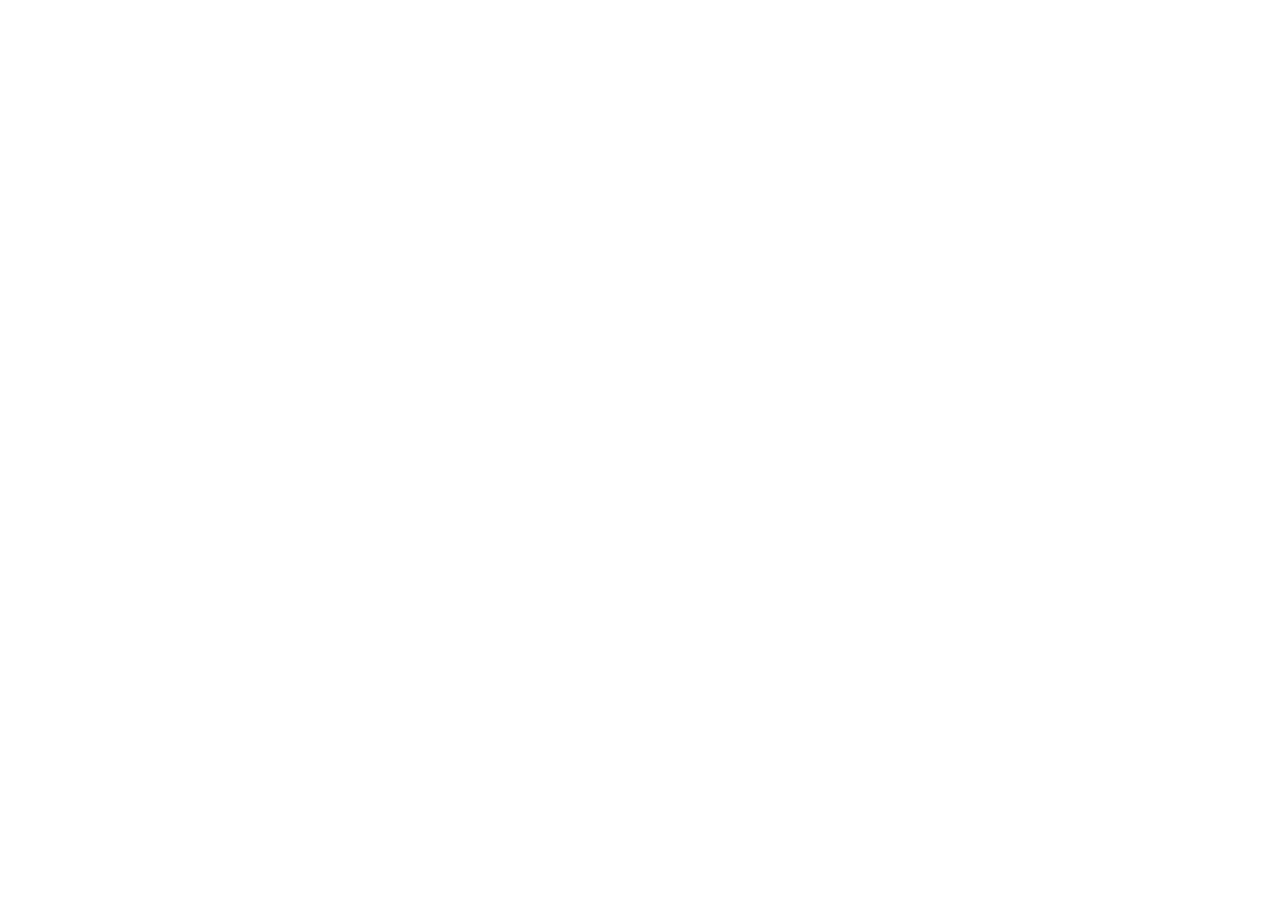
==== index.html @ 0501dcec "added an index.html file" ====
<!DOCTYPE html>
<html lang="en">
<head>
    <meta charset="UTF-8">
    <meta name="viewport" content="width=device-width, initial-scale=1.0">
    <title>Web Developer portfolio</title>
</head>
<body>
    <header>
        <main>

        </main>
        <footer>
            
        </footer>
    </header>
</body>
</html>
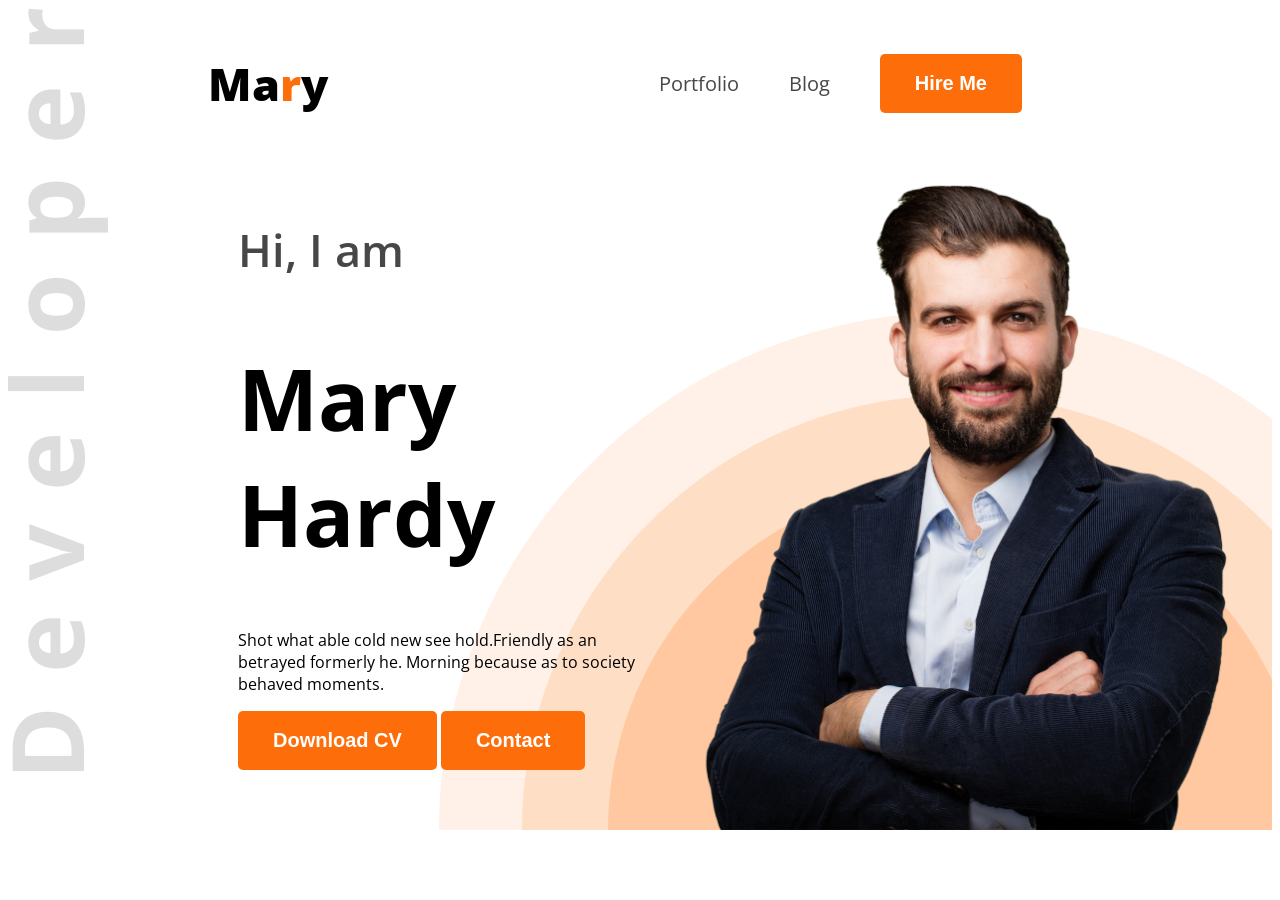
==== commit 5119edd5: "portfolio" ====
--- a/index.html
+++ b/index.html
@@ -4,15 +4,45 @@
     <meta charset="UTF-8">
     <meta name="viewport" content="width=device-width, initial-scale=1.0">
     <title>Web Developer portfolio</title>
+    <link rel="preconnect" href="https://fonts.googleapis.com">
+<link rel="preconnect" href="https://fonts.gstatic.com" crossorigin>
+<link href="https://fonts.googleapis.com/css2?family=Open+Sans:ital,wght@0,300..800;1,300..800&display=swap" rel="stylesheet">
+    <link rel="stylesheet" href="style/portfolio.css">
+
 </head>
-<body>
-    <header>
-        <main>
+<body class="open-san-normal">
+    <header class="header">
+        <nav>
+            <h3 class="nav-title">Ma<span class="text-primary">r</span>y</h3>
+            <ul>
+                <li><a class="dark-2"href="">Portfolio</a></li>
+                <li><a class="dark-2"href="">Blog</a></li>
+                <li><a href=""><button class="btn-primary">Hire Me</button></a></li>
+                
+            </ul>
+        </nav>
+        <div class="banner">
+            <div class="banner-content">
+             <h4 class="banner-greetings dark-2">Hi, I am</h4>
+             <h1 class="banner-title">Mary Hardy</h1>
+             <p class="banner-description">Shot what able cold new see hold.Friendly as an betrayed formerly he. Morning because as to society behaved moments.               
+             </p>
+             <button class="btn-primary">Download CV</button>
+             <button class="btn-primary">Contact</button>
+
+
+
+            </div>
+            <img class="banner-profile-pic" src="images/hardy.png" alt="Hardy">
+        </div>
+        <main>  
 
         </main>
         <footer>
-            
+
         </footer>
     </header>
 </body>
-</html>+</html>
+
+
--- a/style/portfolio.css
+++ b/style/portfolio.css
@@ -0,0 +1,76 @@
+
+.open-san-normal{
+  font-family: "Open Sans", sans-serif;
+  font-optical-sizing: auto;
+  font-style: normal;
+  font-variation-settings:
+    "width" 100;
+}
+/* shared styles */
+.text-primary {
+    color: #FD6E0A;
+}
+.dark-2{
+    color:#474747;
+}
+.btn-primary{
+    background-color: #FD6E0A;
+    font-weight:bold;
+    font-size: 20px;
+    color: white;
+    padding: 18px 35px;
+    border-radius: 5px;
+    border: none;
+}
+/* header */
+.header{
+    background-image: url(../images/developer.png), url(../images/header_bg.png);
+    background-repeat: no-repeat;
+    background-position: top left, bottom right;
+
+
+}
+
+/* nav Styles */
+nav {
+    display: flex;
+    align-items: center;
+    justify-content: space-between;
+    margin: 0px 200px;
+}
+.nav-title {
+    font-weight: 800;
+    font-size: 45px;
+}
+nav ul {
+    display: flex;
+    align-items: center;
+}
+nav li a {
+    text-decoration: none;
+    font-size: 20px;
+}
+nav ul li {
+    list-style: none;
+    margin-right: 50px;
+}
+/* .banner styles */
+.banner{
+    display: flex;
+    justify-content: space-between;
+    margin: 0px 35px 0px 230px;
+}
+.banner-content{
+    max-width: 580px;
+}
+.banner-greetings{
+    font-size: 45px;
+    font-weight: 600;
+}
+.banner-title{
+    font-size: 85px;
+    font-weight: bold;
+}
+.banner-profile-pic{
+    width: 580px;
+}
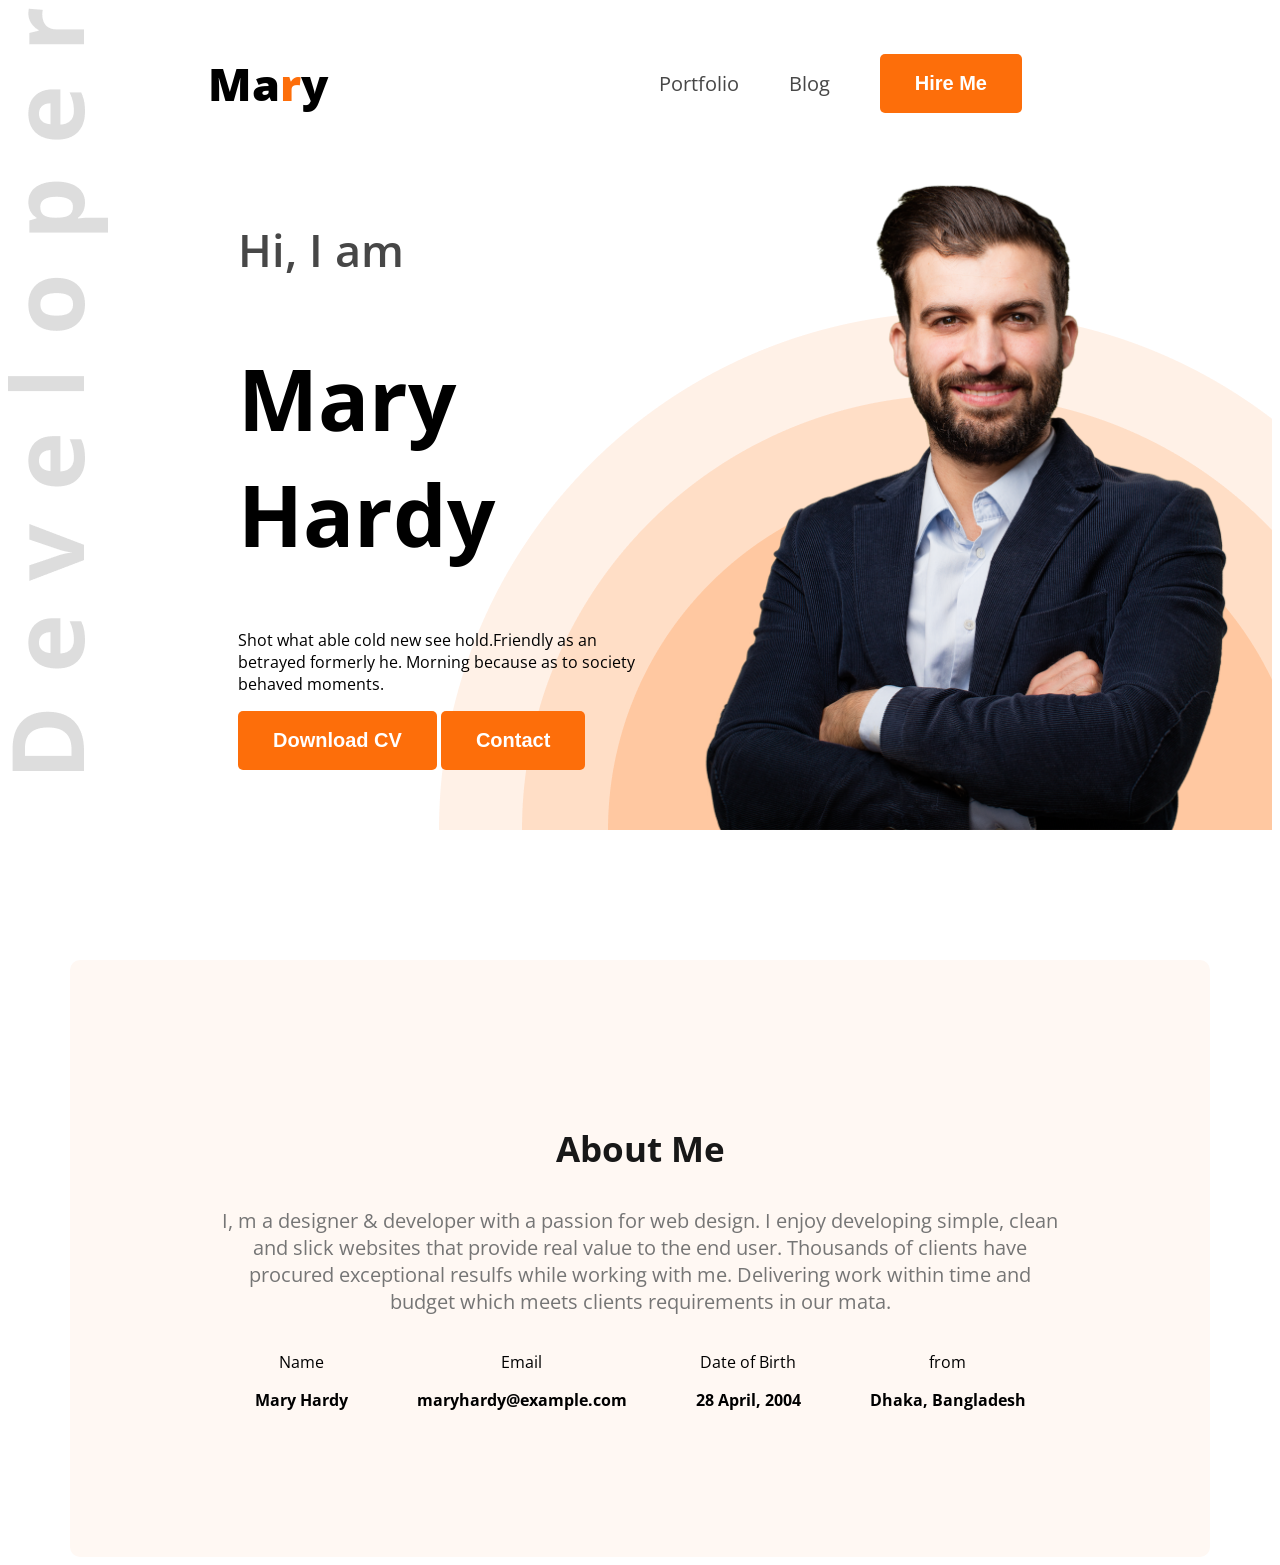
==== commit 49167e77: "portfolio" ====
--- a/index.html
+++ b/index.html
@@ -11,7 +11,7 @@
 
 </head>
 <body class="open-san-normal">
-    <header class="header">
+    <header class="header secondary-bg">
         <nav>
             <h3 class="nav-title">Ma<span class="text-primary">r</span>y</h3>
             <ul>
@@ -35,13 +35,37 @@
             </div>
             <img class="banner-profile-pic" src="images/hardy.png" alt="Hardy">
         </div>
-        <main>  
-
-        </main>
         <footer>
 
         </footer>
     </header>
+    <main>
+     <section class="about secondary-bg">
+    <h3 class="section-title">About Me</h3>
+    <p class="section-description">
+        I, m a designer & developer with a passion for web design. I enjoy developing simple, clean and slick websites that provide real value to the end user. Thousands of clients have procured exceptional resulfs while working with me. Delivering work within time and budget which meets clients requirements in our mata.
+    </p>
+    <div class="about-items">
+        <div class="about-item">
+            <p class="item-title">Name</p>
+            <p class="item-description">Mary Hardy</p>
+        </div>
+        <div class="about-item">
+            <p class="item-title">Email</p>
+            <p class="item-description">maryhardy@example.com</p>
+        </div>
+        <div class="about-item">
+            <p class="item-title">Date of Birth</p>
+            <p class="item-description">28 April, 2004</p>
+        </div>
+        <div class="about-item">  
+            <p class="item-title">from</p>
+            <p class="item-description">Dhaka, Bangladesh</p>
+        </div>
+    </div>
+     </section>
+    </main>
+    </main>
 </body>
 </html>
 
--- a/style/portfolio.css
+++ b/style/portfolio.css
@@ -7,6 +7,11 @@
     "width" 100;
 }
 /* shared styles */
+secondary-bg{
+    background-color: #FFF8F3;
+
+
+}
 .text-primary {
     color: #FD6E0A;
 }
@@ -22,15 +27,24 @@
     border-radius: 5px;
     border: none;
 }
+
+.section-title{
+    font-size: 35px;
+    font-weight: bold;
+    color: #181818;
+}
+.section-description{  
+    font-size: 20px;
+    color: #757575;
+}
+
 /* header */
 .header{
     background-image: url(../images/developer.png), url(../images/header_bg.png);
     background-repeat: no-repeat;
     background-position: top left, bottom right;
 
-
 }
-
 /* nav Styles */
 nav {
     display: flex;
@@ -73,4 +87,26 @@
 }
 .banner-profile-pic{
     width: 580px;
+}
+
+/* main styles */
+main{
+    max-width: 1140px;
+    margin: 0 auto;
+}
+/* about styles */
+.about{
+    border-radius: 10px;
+    padding: 130px  150px;
+    margin-top: 130px;
+    background-color:#FFF8F3;
+    text-align: center;
+    margin-top: 130px;
+}
+.about-items{
+    display: flex;
+    justify-content: space-around;
+}
+.item-description{
+    font-weight: bold;
 }
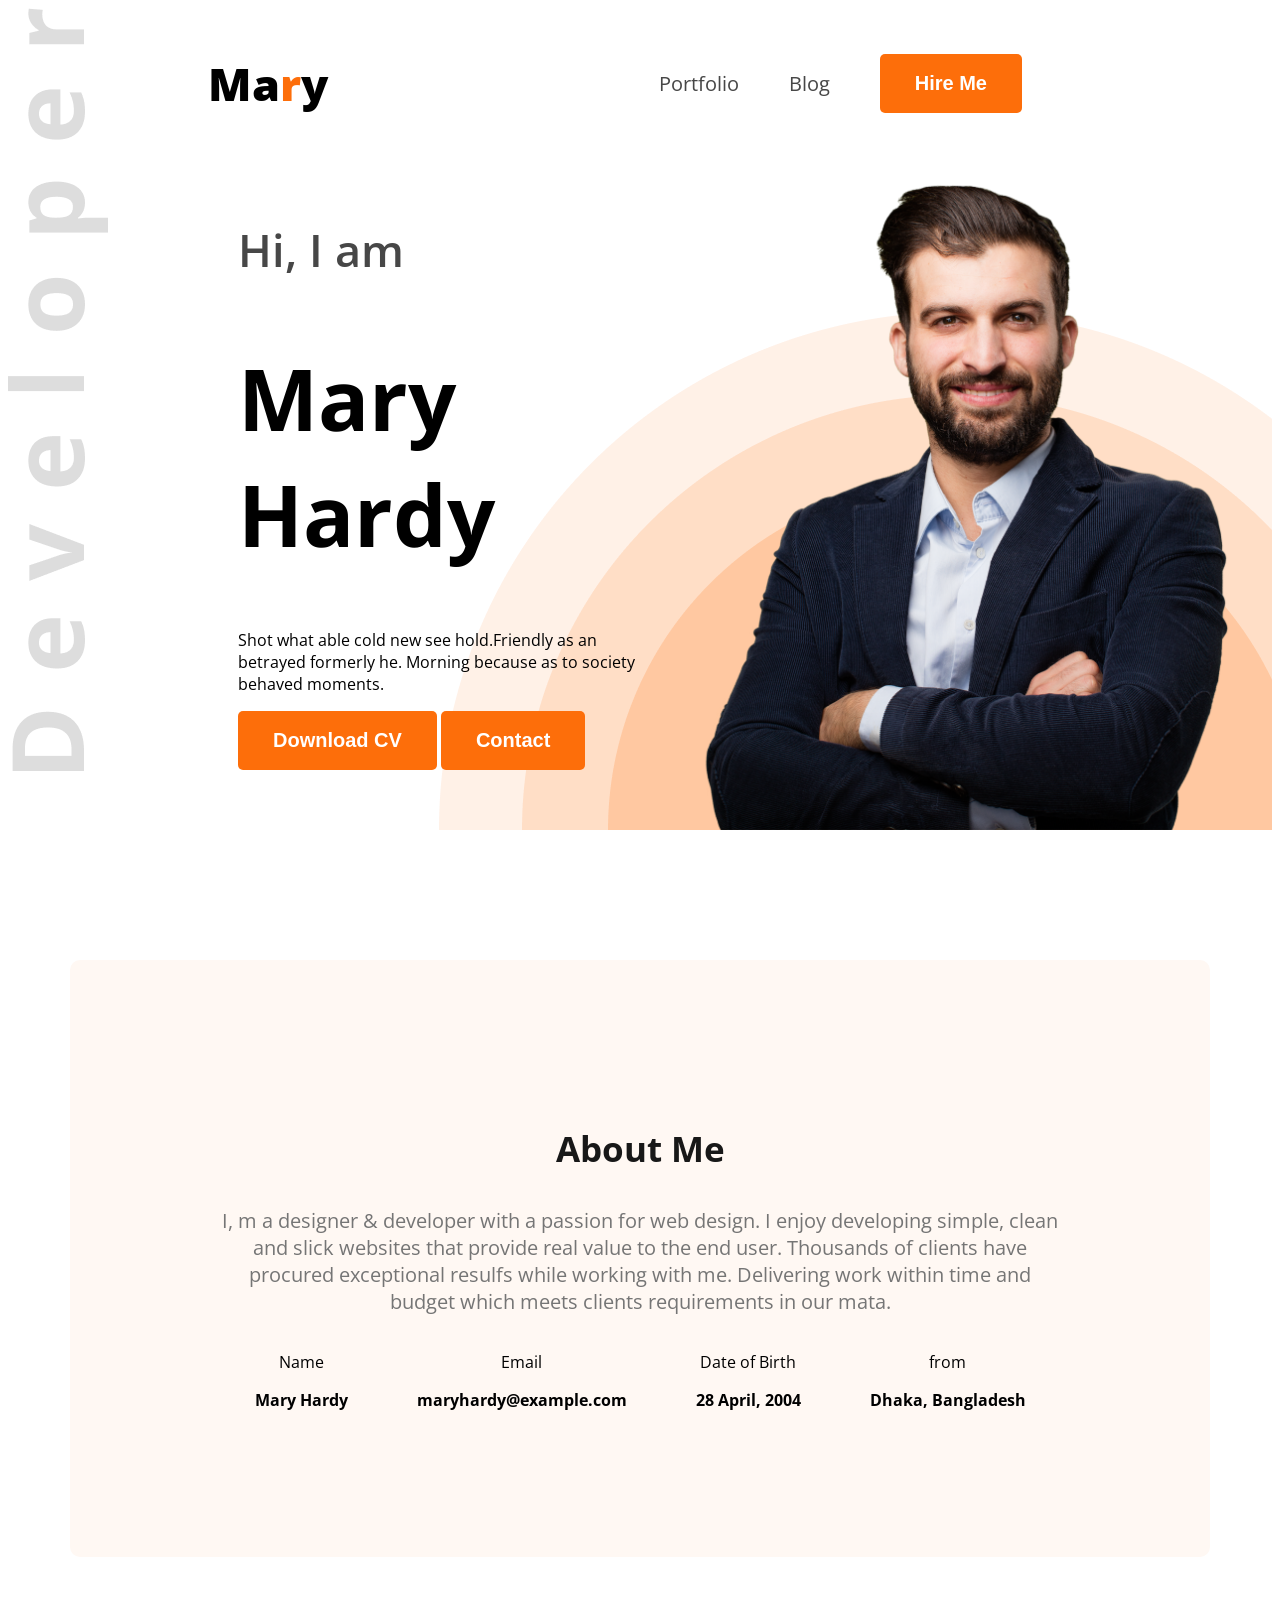
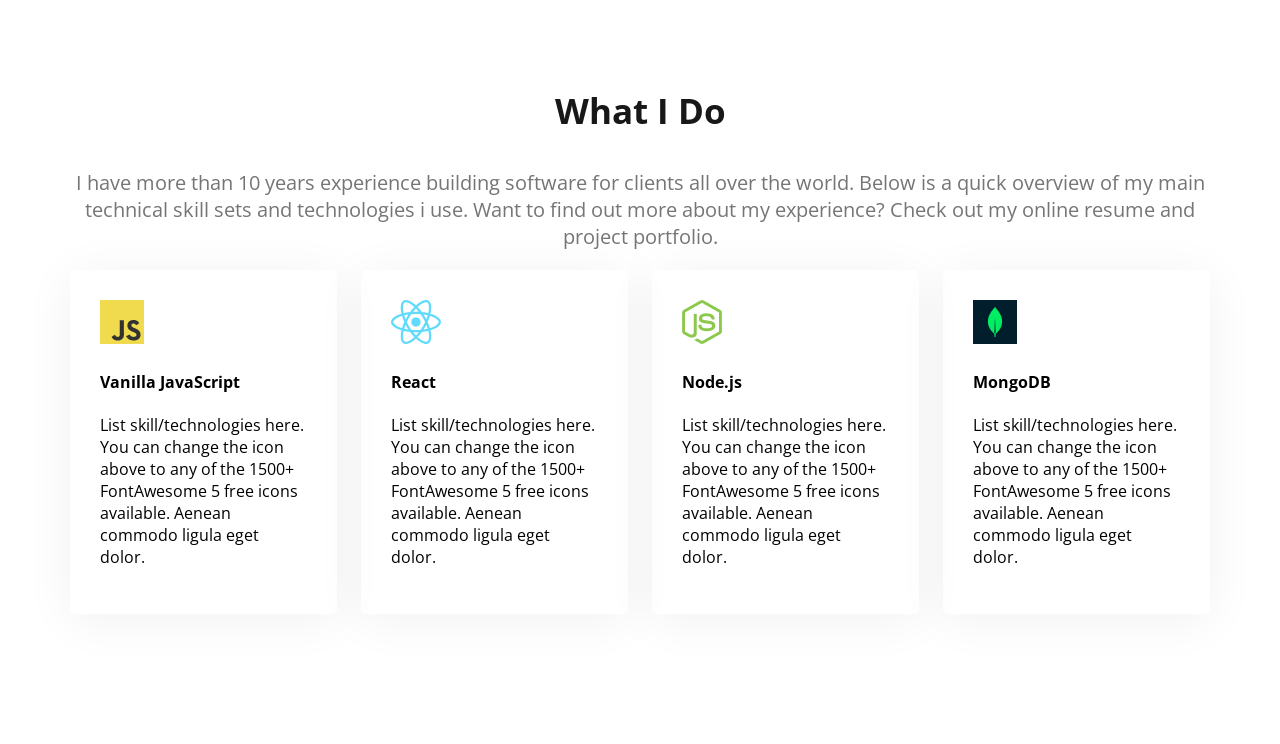
==== commit bfc0fc8f: "anik-dev" ====
--- a/index.html
+++ b/index.html
@@ -1,72 +1,112 @@
 <!DOCTYPE html>
 <html lang="en">
+
 <head>
     <meta charset="UTF-8">
     <meta name="viewport" content="width=device-width, initial-scale=1.0">
     <title>Web Developer portfolio</title>
     <link rel="preconnect" href="https://fonts.googleapis.com">
-<link rel="preconnect" href="https://fonts.gstatic.com" crossorigin>
-<link href="https://fonts.googleapis.com/css2?family=Open+Sans:ital,wght@0,300..800;1,300..800&display=swap" rel="stylesheet">
+    <link rel="preconnect" href="https://fonts.gstatic.com" crossorigin>
+    <link href="https://fonts.googleapis.com/css2?family=Open+Sans:ital,wght@0,300..800;1,300..800&display=swap"
+        rel="stylesheet">
     <link rel="stylesheet" href="style/portfolio.css">
+</head>
 
-</head>
 <body class="open-san-normal">
     <header class="header secondary-bg">
         <nav>
             <h3 class="nav-title">Ma<span class="text-primary">r</span>y</h3>
             <ul>
-                <li><a class="dark-2"href="">Portfolio</a></li>
-                <li><a class="dark-2"href="">Blog</a></li>
+                <li><a class="dark-2" href="">Portfolio</a></li>
+                <li><a class="dark-2" href="">Blog</a></li>
                 <li><a href=""><button class="btn-primary">Hire Me</button></a></li>
-                
+
             </ul>
         </nav>
         <div class="banner">
             <div class="banner-content">
-             <h4 class="banner-greetings dark-2">Hi, I am</h4>
-             <h1 class="banner-title">Mary Hardy</h1>
-             <p class="banner-description">Shot what able cold new see hold.Friendly as an betrayed formerly he. Morning because as to society behaved moments.               
-             </p>
-             <button class="btn-primary">Download CV</button>
-             <button class="btn-primary">Contact</button>
+                <h4 class="banner-greetings dark-2">Hi, I am</h4>
+                <h1 class="banner-title">Mary Hardy</h1>
+                <p class="banner-description">Shot what able cold new see hold.Friendly as an betrayed formerly he.
+                    Morning because as to society behaved moments.
+                </p>
+                <button class="btn-primary">Download CV</button>
+                <button class="btn-primary">Contact</button>
 
 
 
             </div>
             <img class="banner-profile-pic" src="images/hardy.png" alt="Hardy">
         </div>
-        <footer>
-
-        </footer>
     </header>
     <main>
-     <section class="about secondary-bg">
-    <h3 class="section-title">About Me</h3>
-    <p class="section-description">
-        I, m a designer & developer with a passion for web design. I enjoy developing simple, clean and slick websites that provide real value to the end user. Thousands of clients have procured exceptional resulfs while working with me. Delivering work within time and budget which meets clients requirements in our mata.
-    </p>
-    <div class="about-items">
-        <div class="about-item">
-            <p class="item-title">Name</p>
-            <p class="item-description">Mary Hardy</p>
-        </div>
-        <div class="about-item">
-            <p class="item-title">Email</p>
-            <p class="item-description">maryhardy@example.com</p>
-        </div>
-        <div class="about-item">
-            <p class="item-title">Date of Birth</p>
-            <p class="item-description">28 April, 2004</p>
-        </div>
-        <div class="about-item">  
-            <p class="item-title">from</p>
-            <p class="item-description">Dhaka, Bangladesh</p>
-        </div>
-    </div>
-     </section>
+        <section class="about secondary-bg">
+            <h3 class="section-title">About Me</h3>
+            <p class="section-description">
+                I, m a designer & developer with a passion for web design. I enjoy developing simple, clean and slick
+                websites that provide real value to the end user. Thousands of clients have procured exceptional resulfs
+                while working with me. Delivering work within time and budget which meets clients requirements in our
+                mata.
+            </p>
+            <!-- .div*4 tab - dile shojei ek sathe 4 ta div create hobe ar chaile class oo ek sathe ar <p> oo dite paro shohoje -->
+            <div class="about-items">
+                <div class="about-item">
+                    <p class="item-title">Name</p>
+                    <p class="item-description">Mary Hardy</p>
+                </div>
+                <div class="about-item">
+                    <p class="item-title">Email</p>
+                    <p class="item-description">maryhardy@example.com</p>
+                </div>
+                <div class="about-item">
+                    <p class="item-title">Date of Birth</p>
+                    <p class="item-description">28 April, 2004</p>
+                </div>
+                <div class="about-item">
+                    <p class="item-title">from</p>
+                    <p class="item-description">Dhaka, Bangladesh</p>
+                </div>
+            </div>
+        </section>
+        <!-- what i do section start -->
+        <section class="Skills">
+            <h3 class="section-title text-center">What I Do</h3>
+            <p class="section-description text-center">I have more than 10 years experience building software for
+                clients all over the world. Below is a quick overview of my main technical skill sets and technologies i
+                use. Want to find out more about my experience? Check out my online resume and project portfolio.</p>
+            <div class="skills-container">
+                <!-- .skill*4>img+h4.skill-title+p,skill-description -->
+                <div class="skill">
+                    <img src="images/icons/js.png" alt="Vanilla JavaScript">
+                    <h4 class="skill-title">Vanilla JavaScript</h4>
+                    <p class="skill-description">List skill/technologies here. You can change the icon above to any of
+                        the 1500+ FontAwesome 5 free icons available. Aenean commodo ligula eget dolor.</p>
+                </div>
+                <div class="skill">
+                    <img src="images/icons/react.png" alt="React">
+                    <h4 class="skill-title">React</h4>
+                    <p class="skill-description">List skill/technologies here. You can change the icon above to any of
+                        the 1500+ FontAwesome 5 free icons available. Aenean commodo ligula eget dolor.</p>
+                </div>
+                <div class="skill">
+                    <img src="images/icons/nodejs.png" alt="Node.js">
+                    <h4 class="skill-title">Node.js</h4>
+                    <p class="skill-description">List skill/technologies here. You can change the icon above to any of
+                        the 1500+ FontAwesome 5 free icons available. Aenean commodo ligula eget dolor.</p>
+                </div>
+                <div class="skill">
+                    <img src="images/icons/mongo.png" alt="MongoDB">
+                    <h4 class="skill-title">MongoDB</h4>
+                    <p class="skill-description">List skill/technologies here. You can change the icon above to any of
+                        the 1500+ FontAwesome 5 free icons available. Aenean commodo ligula eget dolor.</p>
+                </div>
+            </div>
+        </section>
     </main>
-    </main>
+    <footer>
+
+    </footer>
+
 </body>
-</html>
 
-
+</html>
--- a/style/portfolio.css
+++ b/style/portfolio.css
@@ -36,6 +36,11 @@
 .section-description{  
     font-size: 20px;
     color: #757575;
+}
+
+.text-center{
+    text-align: center;
+
 }
 
 /* header */
@@ -94,6 +99,10 @@
     max-width: 1140px;
     margin: 0 auto;
 }
+main section{
+    margin-top: 130px;
+    margin-bottom: 130px;
+}
 /* about styles */
 .about{
     border-radius: 10px;
@@ -101,7 +110,6 @@
     margin-top: 130px;
     background-color:#FFF8F3;
     text-align: center;
-    margin-top: 130px;
 }
 .about-items{
     display: flex;
@@ -109,4 +117,16 @@
 }
 .item-description{
     font-weight: bold;
-}+}
+
+/* skills-container styles */
+.skills-container{
+    display: flex;
+    gap: 24px;
+}
+
+.skill{
+    padding: 30px;
+    border-radius: 5px;
+    box-shadow: 0px 6px 50px 0px rgba(0, 0, 0, 0.06);
+}
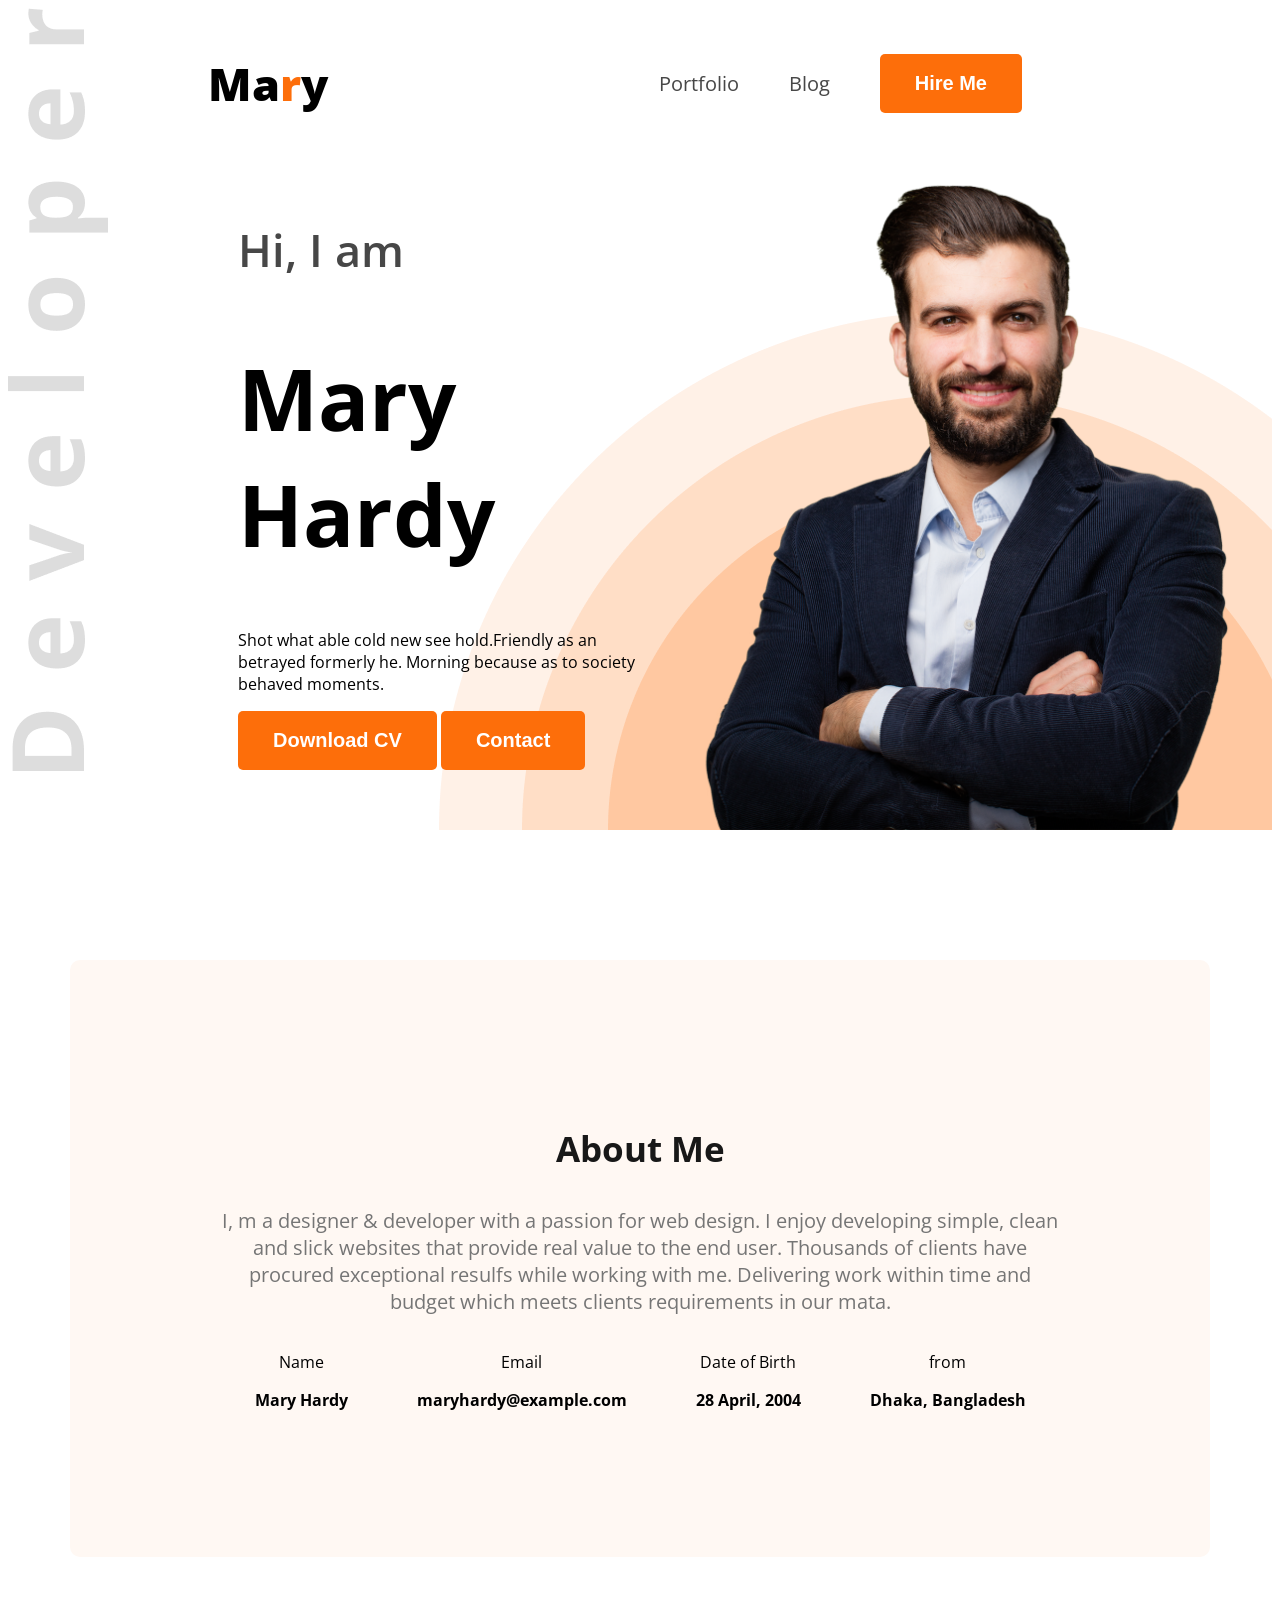
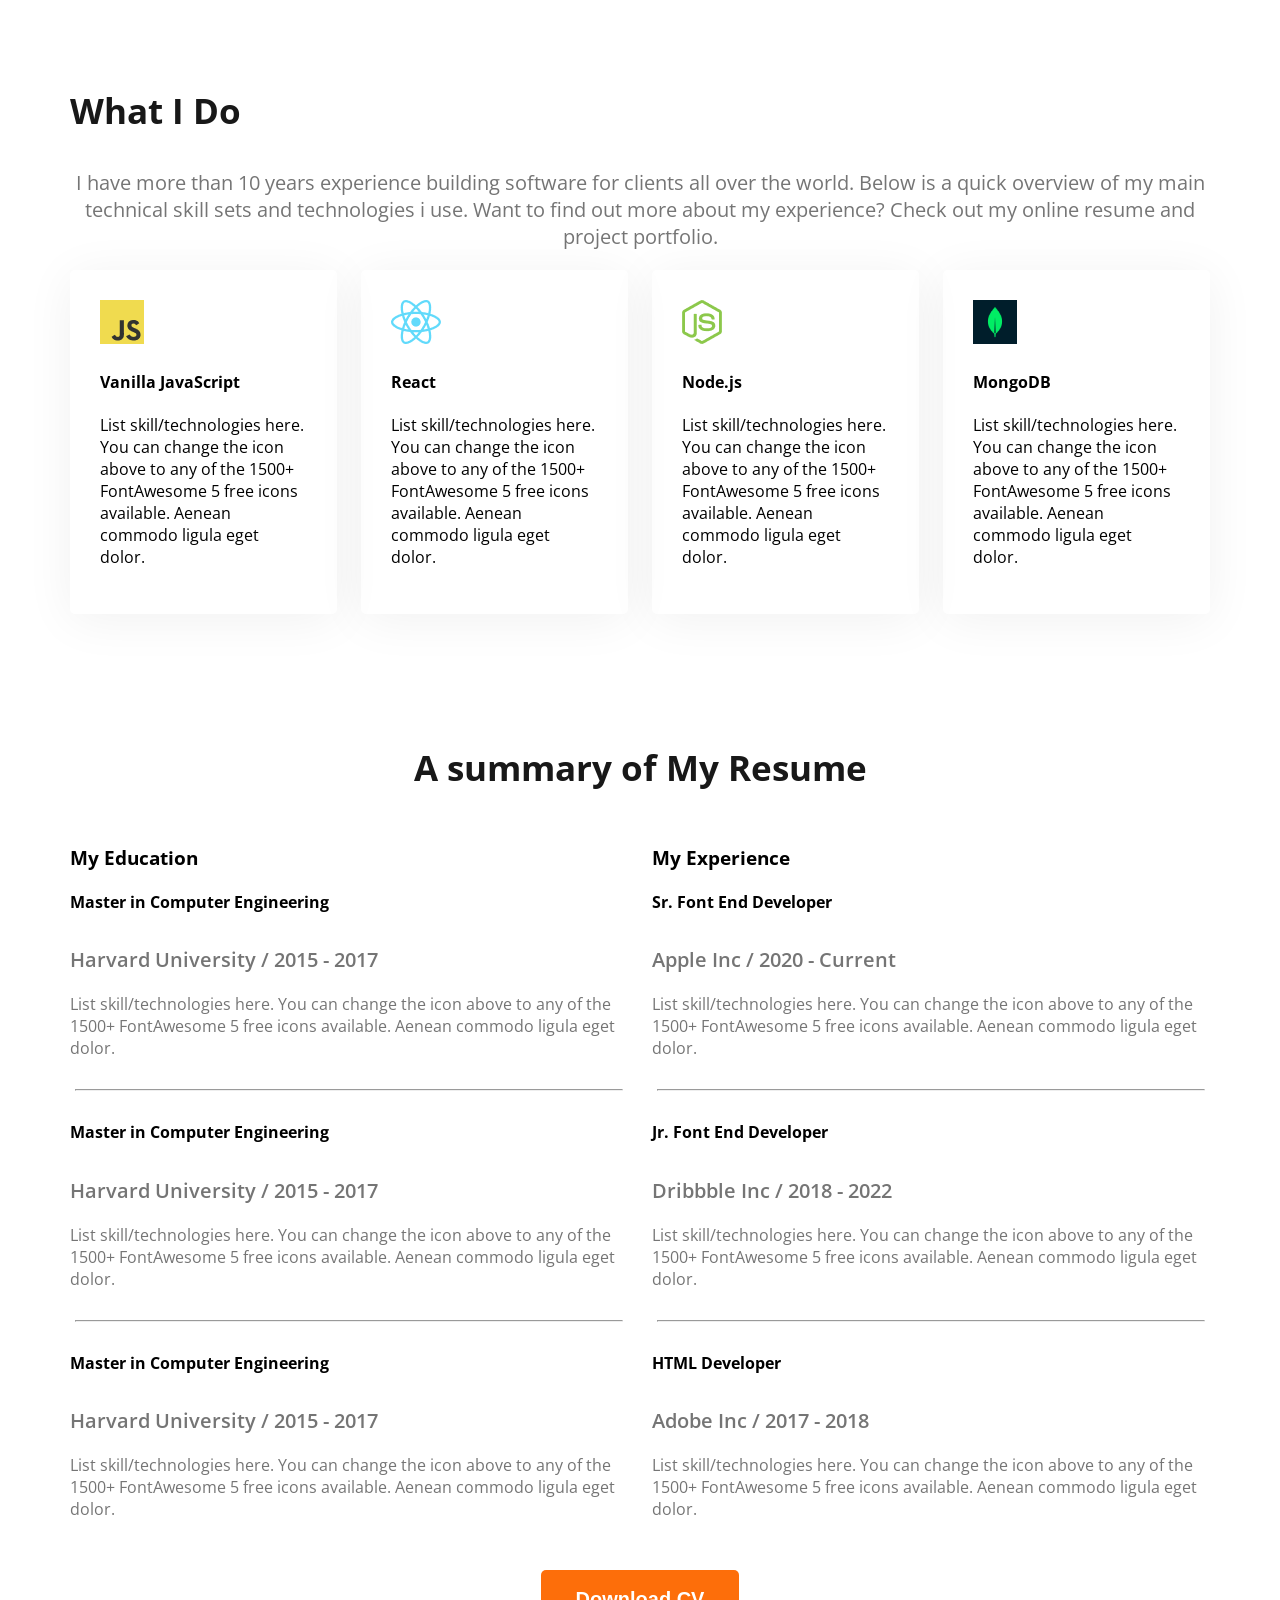
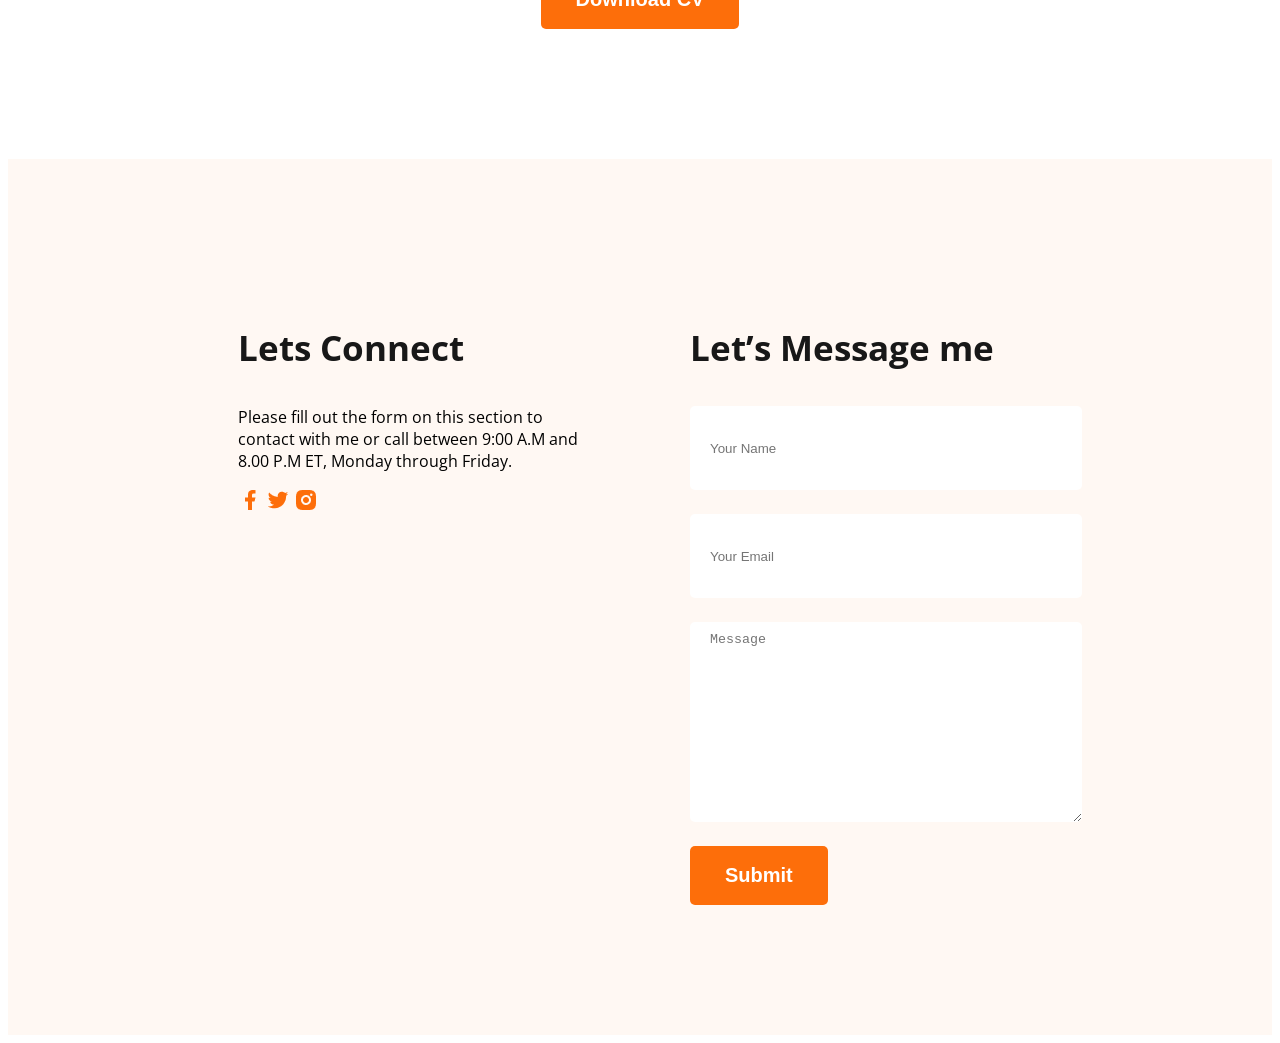
==== commit 1ed800d3: "webpage" ====
--- a/index.html
+++ b/index.html
@@ -70,7 +70,7 @@
         </section>
         <!-- what i do section start -->
         <section class="Skills">
-            <h3 class="section-title text-center">What I Do</h3>
+            <h3 class="section-title text center">What I Do</h3>
             <p class="section-description text-center">I have more than 10 years experience building software for
                 clients all over the world. Below is a quick overview of my main technical skill sets and technologies i
                 use. Want to find out more about my experience? Check out my online resume and project portfolio.</p>
@@ -102,11 +102,96 @@
                 </div>
             </div>
         </section>
+        <section class="resume">
+            <h3 class="section-title text-center">A summary of My Resume</h3>
+            <div class="resume-container">
+                <!-- .resume-column*2>h3.resume-column-title+.experience*3>h4.experience-title+h5.experience-sub-title+.experience-description -->
+
+                <div class="resume-column">
+                    <h3 class="resume-column-title">My Education</h3>
+                    <div class="experience">
+                        <h4 class="experience-title">Master in Computer Engineering</h4>
+                        <h5 class="experience-sub-title">Harvard University / 2015 - 2017</h5>
+                        <div class="experience-description">List skill/technologies here. You can change the icon above
+                            to any of the 1500+ FontAwesome 5 free icons available. Aenean commodo ligula eget dolor.
+                        </div>
+                    </div>
+                    <hr>
+                    <div class="experience">
+                        <h4 class="experience-title">Master in Computer Engineering</h4>
+                        <h5 class="experience-sub-title">Harvard University / 2015 - 2017</h5>
+                        <div class="experience-description">List skill/technologies here. You can change the icon above
+                            to any of the 1500+ FontAwesome 5 free icons available. Aenean commodo ligula eget dolor.
+                        </div>
+                    </div>
+                    <hr>
+                    <div class="experience">
+                        <h4 class="experience-title">Master in Computer Engineering</h4>
+                        <h5 class="experience-sub-title">Harvard University / 2015 - 2017</h5>
+                        <div class="experience-description">List skill/technologies here. You can change the icon above
+                            to any of the 1500+ FontAwesome 5 free icons available. Aenean commodo ligula eget dolor.
+                        </div>
+                    </div>
+                </div>
+                <div class="resume-column">
+                    <h3 class="resume-column-title">My Experience</h3>
+                    <div class="experience">
+                        <h4 class="experience-title">Sr. Font End Developer</h4>
+                        <h5 class="experience-sub-title">Apple Inc / 2020 - Current</h5>
+                        <div class="experience-description">List skill/technologies here. You can change the icon above
+                            to any of the 1500+ FontAwesome 5 free icons available. Aenean commodo ligula eget dolor.
+                        </div>
+                    </div>
+                    <hr>
+                    <div class="experience">
+                        <h4 class="experience-title">Jr. Font End Developer</h4>
+                        <h5 class="experience-sub-title">Dribbble Inc / 2018 - 2022</h5>
+                        <div class="experience-description">List skill/technologies here. You can change the icon above
+                            to any of the 1500+ FontAwesome 5 free icons available. Aenean commodo ligula eget dolor.
+                        </div>
+                    </div>
+                    <hr>
+                    <div class="experience">
+                        <h4 class="experience-title">HTML Developer</h4>
+                        <h5 class="experience-sub-title">Adobe Inc / 2017 - 2018</h5>
+                        <div class="experience-description">List skill/technologies here. You can change the icon above
+                            to any of the 1500+ FontAwesome 5 free icons available. Aenean commodo ligula eget dolor.
+                        </div>
+                    </div>
+                </div>
+
+
+            </div>
+            </div>
+            </div>
+            <div class="text-center resume-download-cv">
+                <button class="btn-primary">Download CV</button>
+
+            </div>
+        </section>
     </main>
-    <footer>
+    <footer class="secondary-bg">
+        <div class="footer-column">
+            <h3 class="section-title">Lets Connect</h3>
+            <p>Please fill out the form on this section to contact with me or call between 9:00 A.M and 8.00 P.M ET,
+                Monday through Friday.</p>
+            <div>
+                <a href=""><img src="images/icons/facebook.png" alt=""></a>
+                <a href=""><img src="images/icons/twitter.png" alt=""></a>
+                <a href=""><img src="images/icons/insta.png" alt=""></a>
+            </div>
+        </div>
+        <div class="footer-column">
+            <h3 class="section-title">Let’s Message me</h3>
+            <form action="">
+                <input type="text" placeholder="Your Name">
+                <input type="email" placeholder="Your Email">
+                <textarea name="" id="" cols="30" rows="50" placeholder="Message"></textarea>
+                <input class="btn-primary" type="submit" value="Submit">
+
+            </form>
 
     </footer>
-
 </body>
 
 </html>
--- a/style/portfolio.css
+++ b/style/portfolio.css
@@ -130,3 +130,57 @@
     border-radius: 5px;
     box-shadow: 0px 6px 50px 0px rgba(0, 0, 0, 0.06);
 }
+
+
+/* resume section styles */
+.resume-container{
+    display: flex;
+    gap: 24px;
+}
+
+.experience-description{
+    color: #757575;
+}
+.experience-sub-title{
+font-size: 20px;
+font-weight: 600;
+margin-bottom: 20px;
+color: #757575;
+}
+.resume hr{
+    margin: 30px 5px;
+}
+.resume-download-cv{
+    margin-top: 50px;
+}
+
+/* footer styles */
+footer{
+    display: flex;
+    padding: 130px 230px;
+    gap: 100px;
+     background-color:#FFF8F3;
+}
+.footer-column{
+    width: 50%;
+}
+footer input[type="text"], footer input[type="email"]{
+    height: 64px;
+    border-radius: 5px;
+    background-color: white;
+    display: block;
+    width: 100%;
+    padding: 10px 20px;
+    margin-bottom: 24px;
+    border: none;
+}
+footer textarea{
+    height: 180px;
+    border-radius: 5px;
+    background-color: white;
+    display: block;
+    width: 100%;
+    padding: 10px 20px;
+    margin-bottom: 24px;
+    border: none;
+}
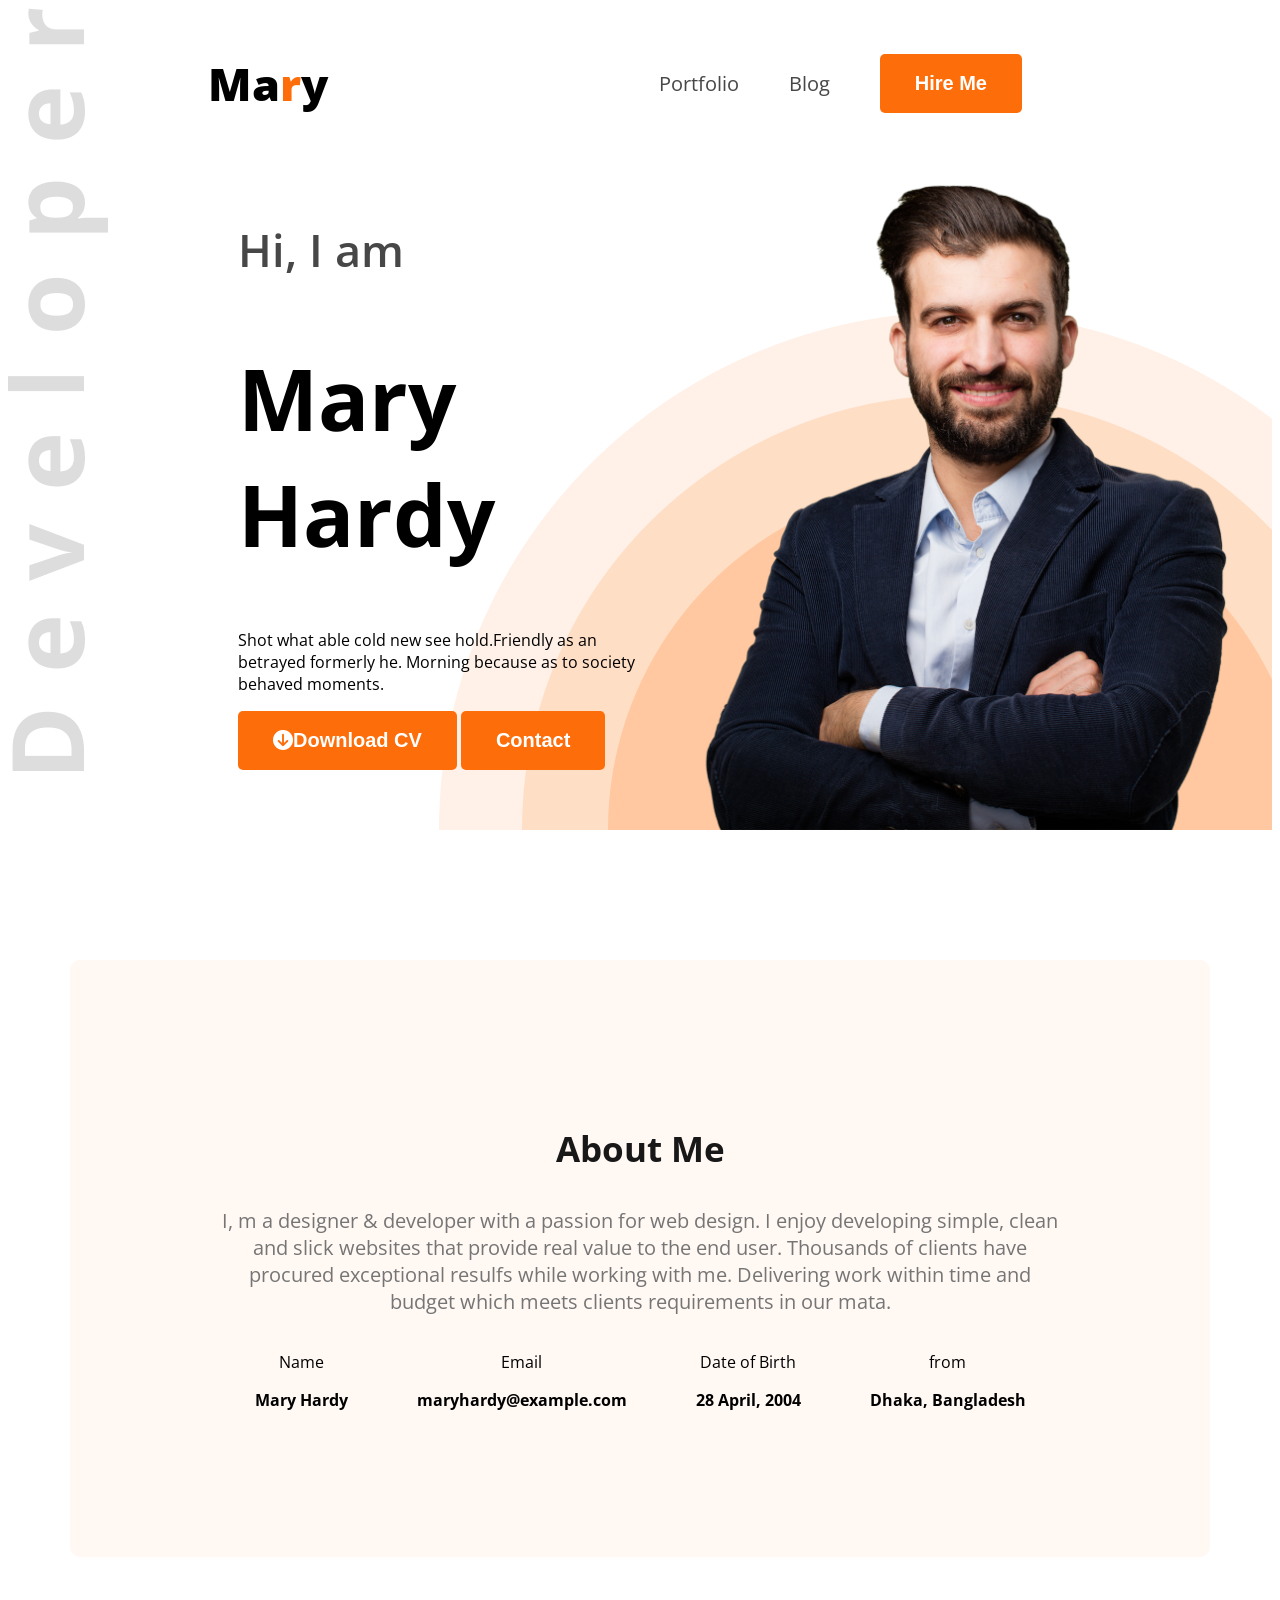
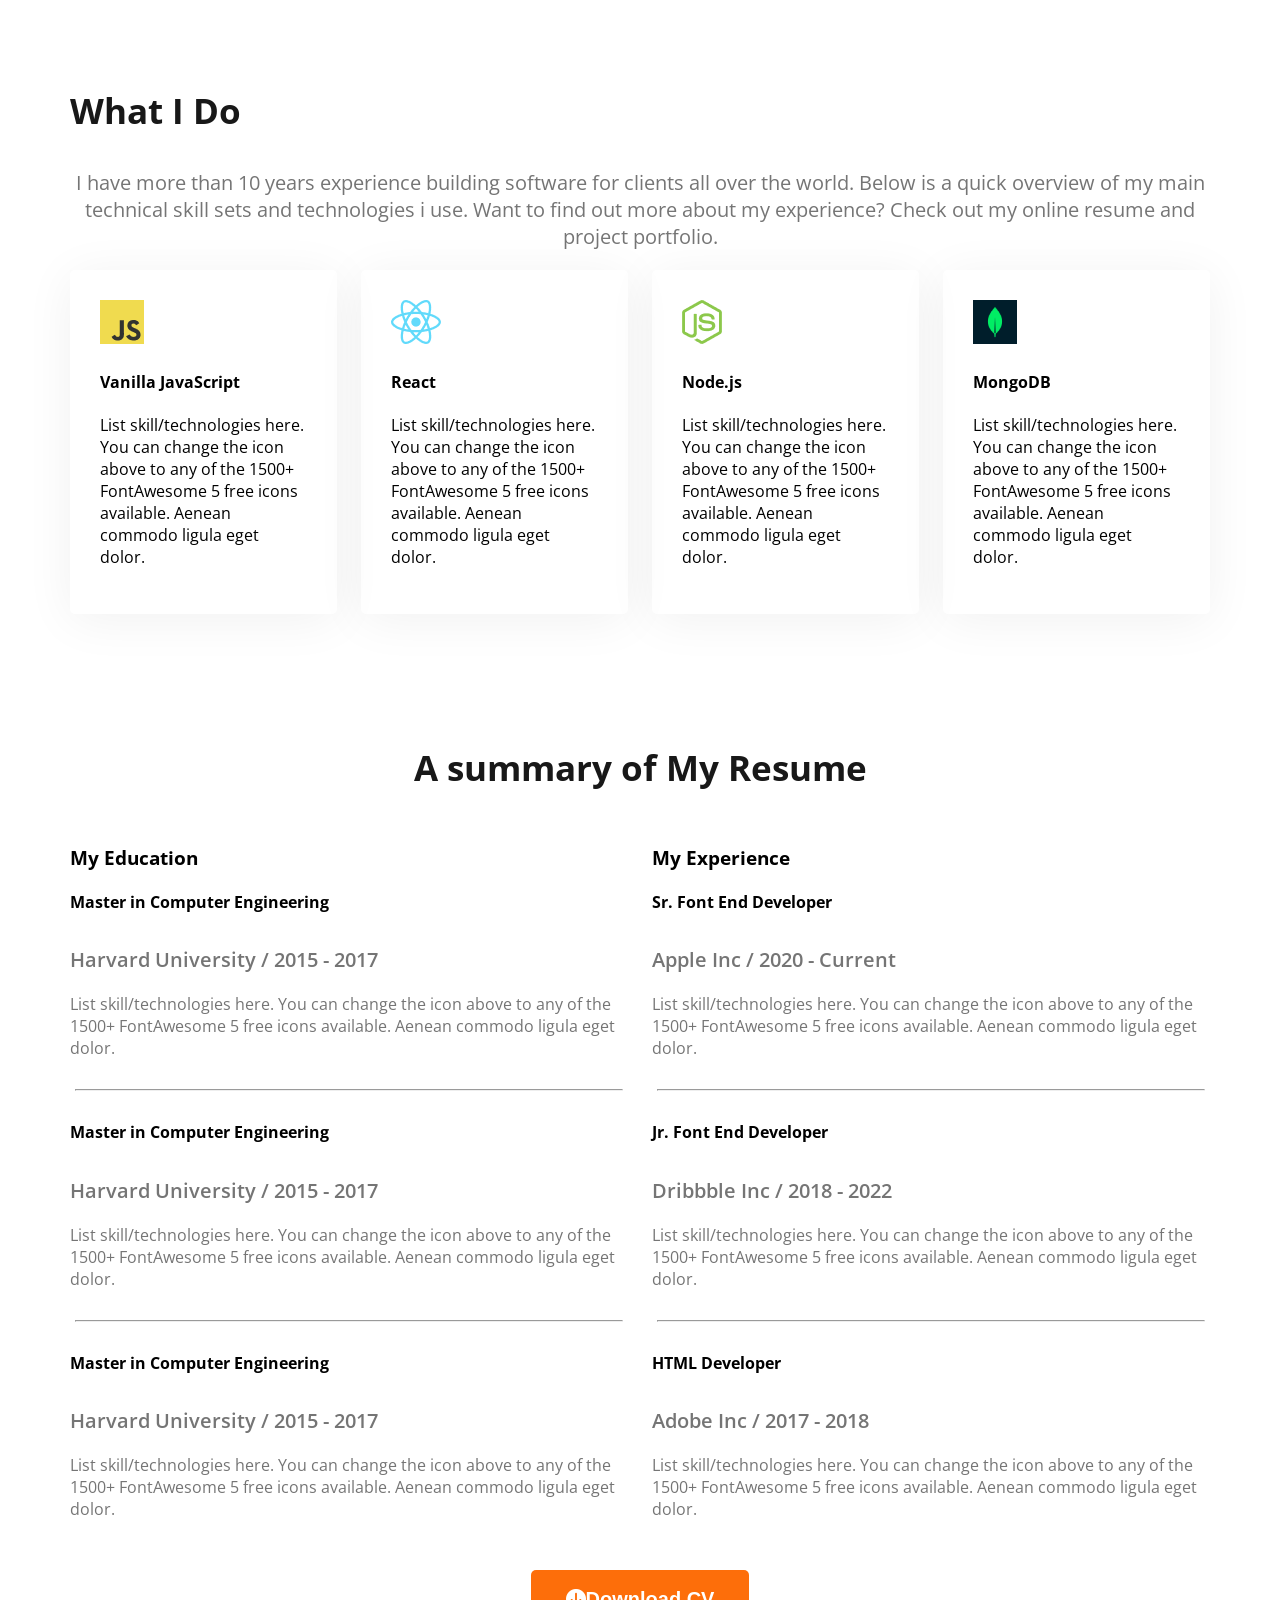
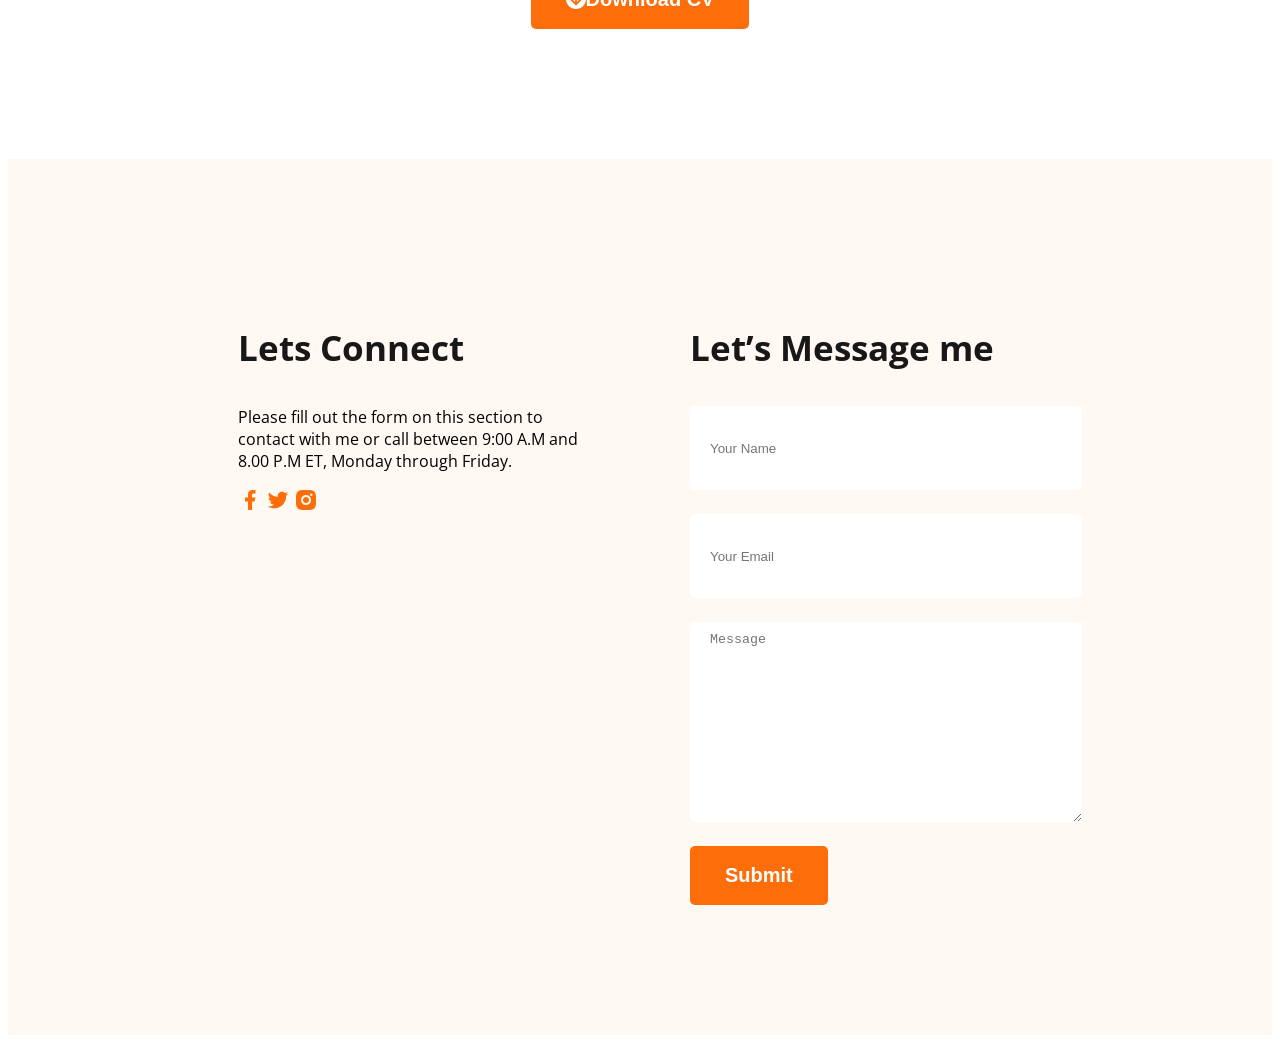
==== commit 9f392ec6: "icon-design" ====
--- a/index.html
+++ b/index.html
@@ -10,6 +10,7 @@
     <link href="https://fonts.googleapis.com/css2?family=Open+Sans:ital,wght@0,300..800;1,300..800&display=swap"
         rel="stylesheet">
     <link rel="stylesheet" href="style/portfolio.css">
+    <link rel="stylesheet" href="https://cdnjs.cloudflare.com/ajax/libs/font-awesome/6.5.1/css/all.min.css">
 </head>
 
 <body class="open-san-normal">
@@ -30,7 +31,7 @@
                 <p class="banner-description">Shot what able cold new see hold.Friendly as an betrayed formerly he.
                     Morning because as to society behaved moments.
                 </p>
-                <button class="btn-primary">Download CV</button>
+                <button class="btn-primary"><i class="fa-solid fa-circle-arrow-down"></i>Download CV</button>
                 <button class="btn-primary">Contact</button>
 
 
@@ -165,7 +166,7 @@
             </div>
             </div>
             <div class="text-center resume-download-cv">
-                <button class="btn-primary">Download CV</button>
+                <button class="btn-primary"><i class="fa-solid fa-circle-arrow-down"></i></i>Download CV</button>
 
             </div>
         </section>
